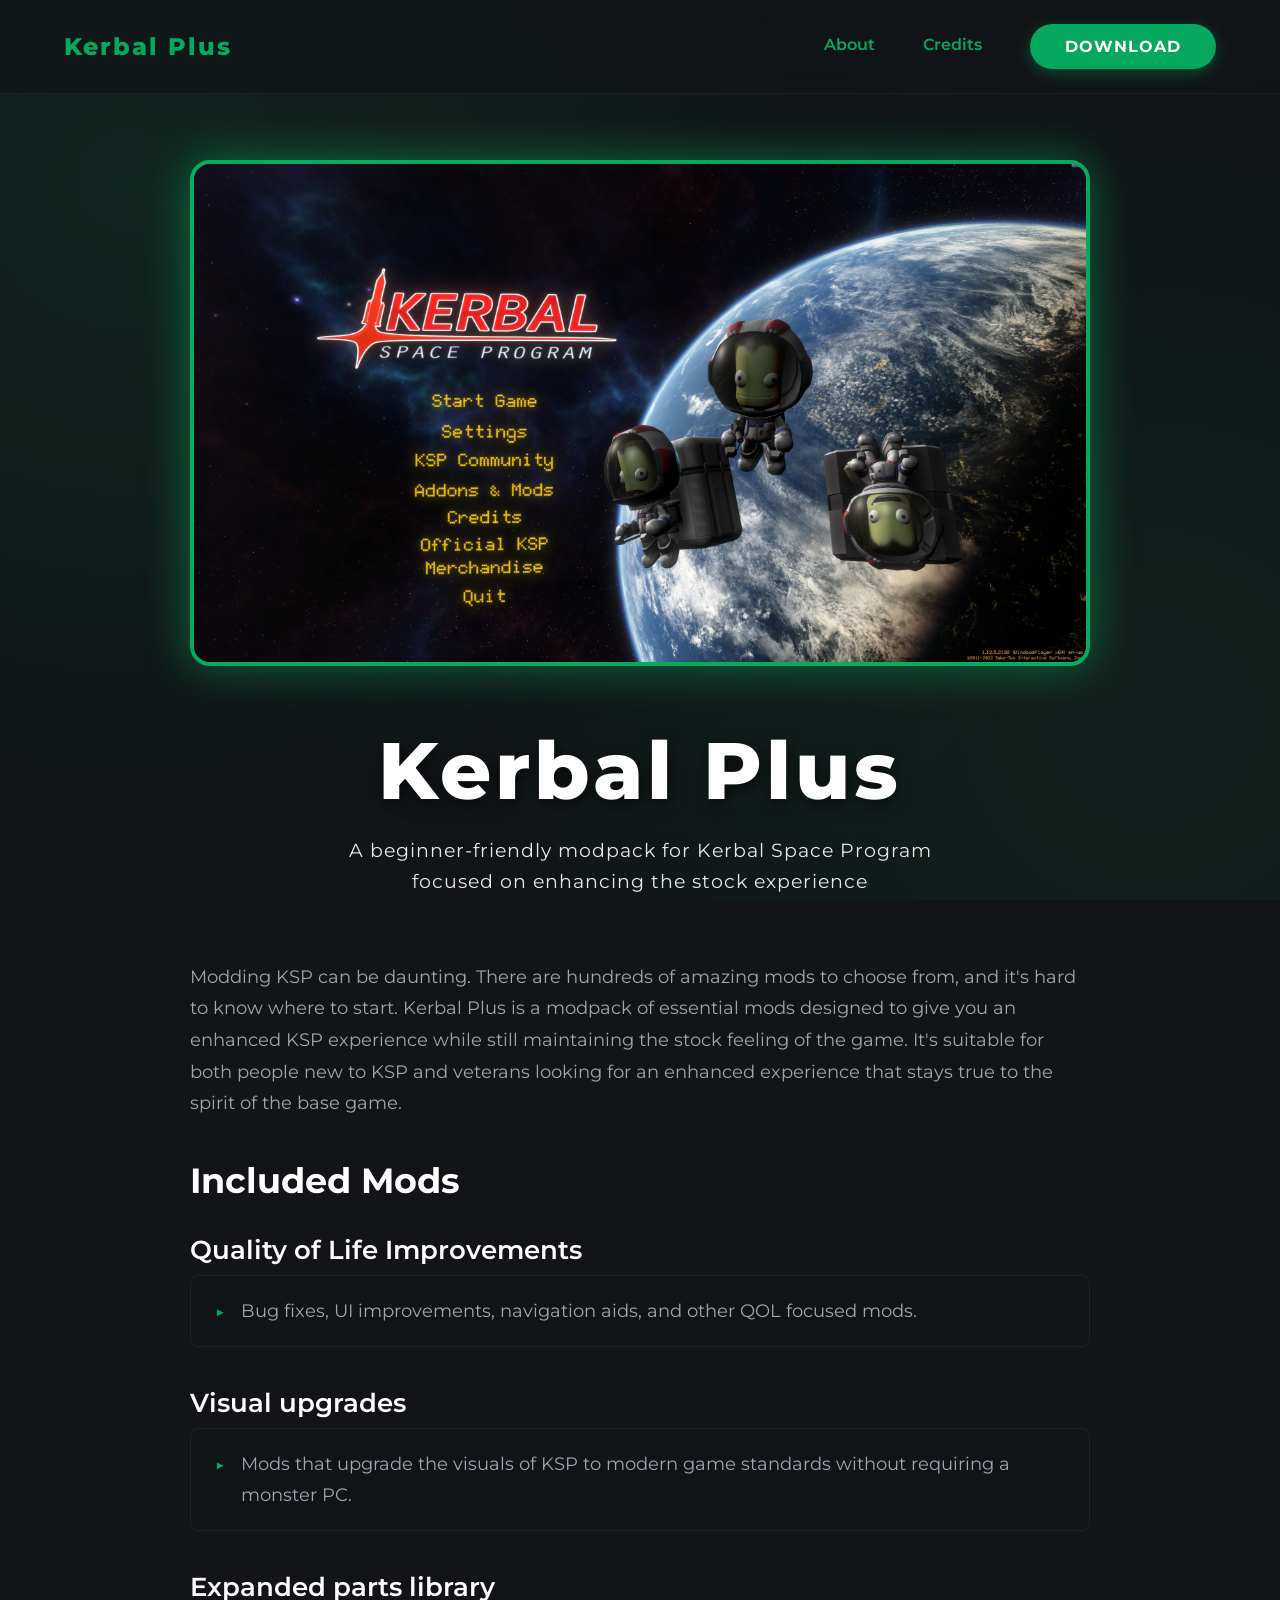
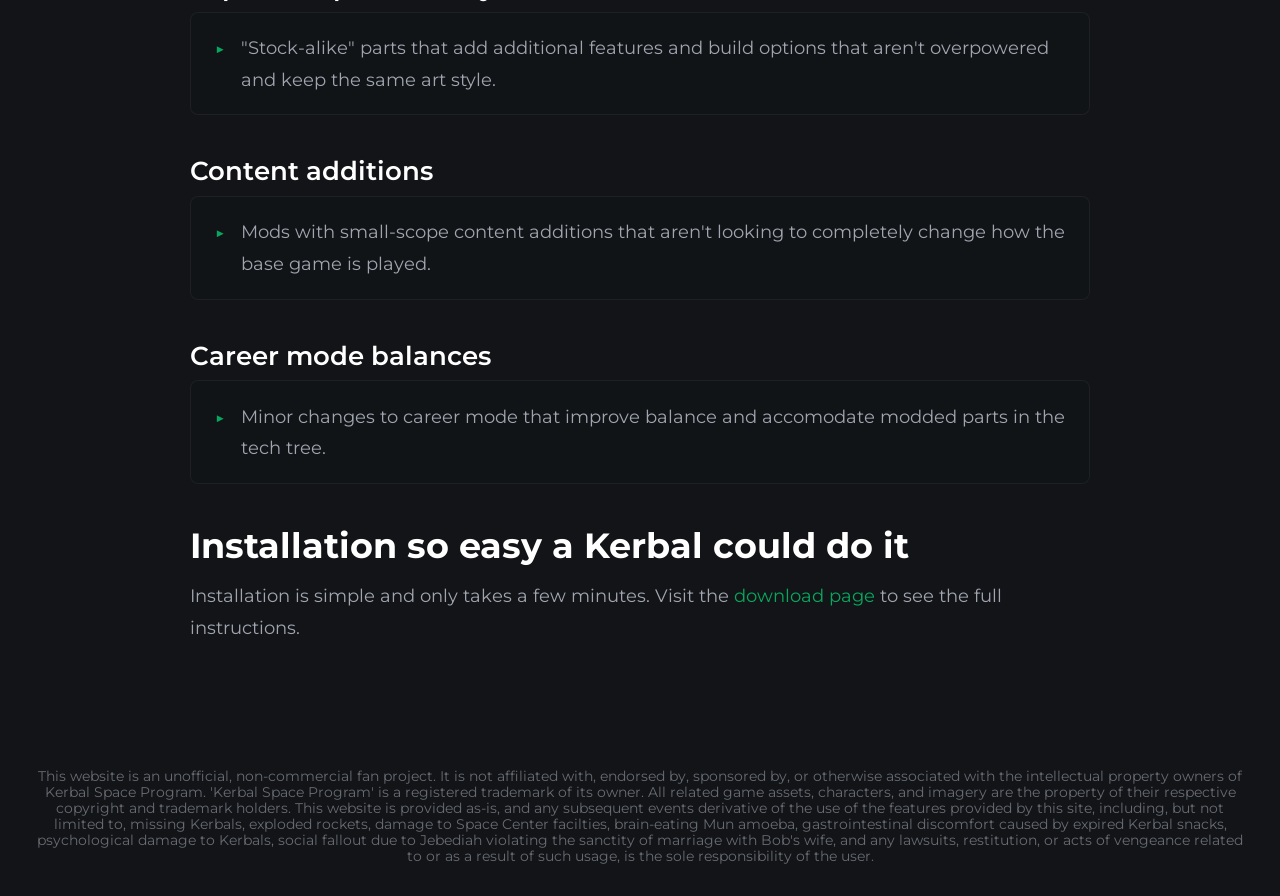
==== index.html @ d2dcbb60 "initial commit" ====
<!DOCTYPE html>
<html lang="en">

<head>
    <meta charset="UTF-8">
    <meta name="viewport" content="width=device-width, initial-scale=1.0">
    <title>Kerbal Plus - A KSP modpack enhancing the stock experience</title>
    <meta name="description"
        content="Kerbal Plus is a beginner-friendly modpack for Kerbal Space Program focused on enhancing the stock experience.">
    <link rel="preconnect" href="https://fonts.googleapis.com">
    <link rel="preconnect" href="https://fonts.gstatic.com" crossorigin>
    <link href="https://fonts.googleapis.com/css2?family=Montserrat:wght@400;600;700;800&display=swap" rel="stylesheet">
    <link rel="stylesheet" href="styles.css">
</head>

<body>
    <nav class="navbar">
        <div class="logo">Kerbal Plus</div>
        <div class="nav-links">
            <a href="#" class="nav-link about-link" id="about-nav">About</a>
            <a href="credits.html" class="nav-link about-link" id="credits-nav">Credits</a>
            <a href="download.html" class="nav-link download-btn" id="download-btn">Download</a>
        </div>
    </nav>
    <main class="hero">
        <div class="screenshot-container">
            <img src="assets/screenshot.jpg" class="game-screenshot" id="hero-screenshot">
            <div class="glow-effect"></div>
        </div>
        <h1 class="title">Kerbal Plus</h1>
        <p class="subtitle">A beginner-friendly modpack for Kerbal Space Program focused on enhancing the stock
            experience</p>
    </main>

    <section class="content-section">
        <div class="content-container">
            <p>Modding KSP can be daunting. There are hundreds of amazing mods to choose from, and it's hard to know
                where to start. Kerbal Plus is a modpack of essential mods designed to give you an enhanced KSP
                experience
                while still maintaining the stock feeling of the game. It's suitable for both people new to KSP and
                veterans looking for an enhanced experience that stays true to the spirit of the base game.</p>

            <h2>Included Mods</h2>

            <h3>Quality of Life Improvements</h3>
            <details class="mod-dropdown">
                <summary>
                    <span class="dropdown-icon">▶</span>
                    <span class="summary-text">Bug fixes, UI improvements, navigation aids, and other QOL focused
                        mods.</span>
                </summary>
                <ul>
                    <li>Astrogator</li>
                    <li>AT Utils</li>
                    <li>AtmosphereAutopilot (Fly-By-Wire)</li>
                    <li>B9 Part Switch</li>
                    <li>BetterCrewAssignment</li>
                    <li>BetterTimeWarpContinued</li>
                    <li>ClickThrough Blocker</li>
                    <li>Community Category Kit</li>
                    <li>Community Delta-V Maps</li>
                    <li>Community Parts Titles</li>
                    <li>Configurable Containers</li>
                    <li>Docking Cam</li>
                    <li>Docking Port Alignment Indicator</li>
                    <li>Dynamic Battery Storage</li>
                    <li>Easy Vessel Switch (EVS)</li>
                    <li>Filter Extensions - Plugin</li>
                    <li>Flight Manager for Reusable Stages (FMRS) Continued</li>
                    <li>Harmony 2</li>
                    <li>Hide Empty Tech Tree Nodes</li>
                    <li>Kerbal Alarm Clock</li>
                    <li>Kerbal Engineer Redux</li>
                    <li>KSP Community Fixes</li>
                    <li>KSPBurst Compiler</li>
                    <li>KSPBurst Plugins</li>
                    <li>MechJeb 2</li>
                    <li>ModularFlightIntegrator</li>
                    <li>Module Manager</li>
                    <li>Part Commander Continued</li>
                    <li>RecoveryController</li>
                    <li>ScienceAlert ReAlerted</li>
                    <li>Ship Manifest</li>
                    <li>SpaceTux Library</li>
                    <li>Speed Unit Annex</li>
                    <li>The Janitor's Closet</li>
                    <li>Toolbar Controller</li>
                    <li>Tracking Station Evolved</li>
                    <li>Trajectories</li>
                    <li>Transfer Window Planner - Fork</li>
                    <li>Vessel Viewer Continued</li>
                    <li>VesselView-UI-Toolbar</li>
                </ul>
            </details>

            <h3>Visual upgrades</h3>
            <details class="mod-dropdown">
                <summary>
                    <span class="dropdown-icon">▶</span>
                    <span class="summary-text">Mods that upgrade the visuals of KSP to modern game standards without
                        requiring a
                        monster PC.</span>
                </summary>
                <ul>
                    <li>Astronomer's Visual Pack</li>
                    <li>Astronomer's Visual Pack-8k Textures</li>
                    <li>Chatterer</li>
                    <li>Deferred</li>
                    <li>Distant Object Enhancement /L</li>
                    <li>Distant Object Enhancement /L default config</li>
                    <li>Environmental Visual Enhancements Redux</li>
                    <li>Kerbalized Suits</li>
                    <li>KSP Texture Loader</li>
                    <li>NavBall Texture Changer Updated</li>
                    <li>Parallax Continued</li>
                    <li>Parallax Continued Planet Textures</li>
                    <li>Parallax Continued Scatter Textures</li>
                    <li>Parallax Continued Terrain Textures</li>
                    <li>PlanetShine</li>
                    <li>PlanetShine - Default configuration</li>
                    <li>Pood's Calm Nebula Skybox</li>
                    <li>Real Plume</li>
                    <li>Real Plume - Stock Configs</li>
                    <li>Reentry Particle Effect Renewed</li>
                    <li>ReStock</li>
                    <li>Restock Waterfall Expansion</li>
                    <li>RSMP</li>
                    <li>Scatterer</li>
                    <li>Scatterer Default Config</li>
                    <li>Scatterer Sunflare</li>
                    <li>Shabby</li>
                    <li>Shaddy</li>
                    <li>SmokeScreen - Extended FX Plugin</li>
                    <li>TextureReplacer</li>
                    <li>Textures Unlimited</li>
                    <li>TUFX</li>
                    <li>Waterfall Core</li>
                </ul>
            </details>

            <h3>Expanded parts library</h3>
            <details class="mod-dropdown">
                <summary>
                    <span class="dropdown-icon">▶</span>
                    <span class="summary-text">"Stock-alike" parts that add additional features and build options that
                        aren't overpowered and keep the same art style.</span>
                </summary>
                <ul>
                    <li>Benjee10 sharedAssets</li>
                    <li>CommNet Antennas Extension</li>
                    <li>Cryo Tanks</li>
                    <li>Cryo Tanks Core</li>
                    <li>Cryogenic Engines</li>
                    <li>Cryogenic Engines - Liquid Fuel/Oxidizer</li>
                    <li>Deployable Engines Plugin</li>
                    <li>DMagic Orbital Science</li>
                    <li>HullcamVDS Continued</li>
                    <li>Kerbal Atomics</li>
                    <li>Kerbal Attachment System</li>
                    <li>Kerbal Inventory System</li>
                    <li>Kerbal Reusability Expansion</li>
                    <li>KerbalPlus</li>
                    <li>Mk2 Stockalike Expansion</li>
                    <li>Near Future Exploration</li>
                    <li>Near Future Solar</li>
                    <li>Near Future Solar Core</li>
                    <li>Near Future Spacecraft</li>
                    <li>Near Future Spacecraft - LFO Engines</li>
                    <li>Planetside Exploration Technologies</li>
                    <li>RemoteTech Redev Antennas</li>
                    <li>ReStock+</li>
                    <li>SCANsat</li>
                    <li>Stockalike Station Parts Expansion Redux</li>
                    <li>Surface Mounted Lights</li>
                    <li>Universal Storage II Finalized</li>
                </ul>
            </details>

            <h3>Content additions</h3>
            <details class="mod-dropdown">
                <summary>
                    <span class="dropdown-icon">▶</span>
                    <span class="summary-text">Mods with small-scope content additions that aren't looking to completely
                        change how the base game is played.</span>
                </summary>
                <ul>
                    <li>ASET Consolidated Agency</li>
                    <li>ASET Consolidated Avionics Pack</li>
                    <li>ASET Consolidated Props Pack</li>
                    <li>Avionics Systems</li>
                    <li>Community Resource Pack</li>
                    <li>Connected Living Space</li>
                    <li>Crowd Sourced Science</li>
                    <li>DE_IVAExtension</li>
                    <li>Final Frontier</li>
                    <li>FreeIva</li>
                    <li>Hab Tech Props</li>
                    <li>Kerbalized National Flags and Space Agencies</li>
                    <li>Kopernicus Planetary System Modifier</li>
                    <li>KSA IVA Upgrade</li>
                    <li>Near Future IVA Props</li>
                    <li>RasterPropMonitor</li>
                    <li>RasterPropMonitor Core</li>
                    <li>Reviva</li>
                    <li>Science Roles - Final Frontier Ribbon Pack</li>
                    <li>Starilex MK1 IVA</li>
                    <li>Stockalike Station Parts Expansion Redux - Internal Spaces</li>
                    <li>Through The Eyes of a Kerbal</li>
                    <li>TriggerAu Flags</li>
                    <li>VesselView-UI-RasterPropMonitor</li>
                    <li>VexarpIVA</li>
                </ul>
            </details>

            <h3>Career mode balances</h3>
            <details class="mod-dropdown">
                <summary>
                    <span class="dropdown-icon">▶</span>
                    <span class="summary-text">Minor changes to career mode that improve balance and accomodate modded
                        parts in the tech tree.</span>
                </summary>
                <ul>
                    <li>Community Tech Tree</li>
                    <li>Kerbal Atomics - Liquid Fuel Only</li>
                    <li>Science - Full Reward! (Continued)</li>
                    <li>Science - Full Transmit!</li>
                </ul>
            </details>

            <h2>Installation so easy a Kerbal could do it</h2>
            <p>Installation is simple and only takes a few minutes. Visit the <a href="download.html">download page</a>
                to
                see the full instructions.</p>
        </div>
    </section>

    <footer class="site-footer">
        <p>This website is an unofficial, non-commercial fan project. It is not affiliated with, endorsed by, sponsored
            by, or otherwise associated with the intellectual property owners of Kerbal Space Program. 'Kerbal
            Space Program' is a registered trademark of its owner. All related game assets, characters, and imagery are
            the property of their respective copyright and trademark holders. This website is provided as-is, and any
            subsequent events derivative of the use of the features provided by this site, including, but not limited
            to, missing Kerbals, exploded rockets, damage to Space Center facilties, brain-eating Mun amoeba,
            gastrointestinal discomfort caused by expired Kerbal snacks, psychological damage to Kerbals, social fallout
            due to Jebediah violating the sanctity of marriage with Bob's wife, and any lawsuits, restitution, or acts
            of vengeance related to or as a result of such usage, is the sole responsibility of the user.</p>
    </footer>
</body>

</html>
---- styles.css ----
:root {
    --bg-color: #121417;
    --accent-green: #00ff88a1;
    --accent-hover: #00ff8866;
    --text-primary: #ffffff;
    --text-secondary: #a0a5b0;
    --glass-bg: rgba(18, 20, 23, 0.7);
    --glass-border: rgba(255, 255, 255, 0.05);
    --hyperlink-color: #00ff88a1;
}

* {
    margin: 0;
    padding: 0;
    box-sizing: border-box;
}

body {
    font-family: 'Montserrat', sans-serif;
    background-color: var(--bg-color);
    color: var(--text-primary);
    overflow-x: hidden;
    min-height: 100vh;
    display: flex;
    flex-direction: column;
}

/* Subtle background glows for a space vibe */
body::before {
    content: '';
    position: fixed;
    top: 0;
    left: 0;
    width: 100vw;
    height: 100vh;
    background: 
        radial-gradient(circle at 10% 20%, rgba(0, 255, 136, 0.08) 0%, rgba(18, 20, 23, 0) 50%),
        radial-gradient(circle at 90% 80%, rgba(0, 255, 136, 0.06) 0%, rgba(18, 20, 23, 0) 50%),
        radial-gradient(circle at 50% 50%, rgba(0, 255, 136, 0.03) 0%, rgba(18, 20, 23, 0) 60%);
    z-index: -1;
    pointer-events: none;
}

/* Navbar styles */
.navbar {
    display: flex;
    justify-content: space-between;
    align-items: center;
    padding: 1.5rem 4rem;
    position: fixed;
    top: 0;
    left: 0;
    width: 100%;
    backdrop-filter: blur(12px);
    -webkit-backdrop-filter: blur(12px);
    background: var(--glass-bg);
    border-bottom: 1px solid var(--glass-border);
    z-index: 100;
}

.logo {
    font-size: 1.5rem;
    font-weight: 800;
    color: var(--accent-green);
    letter-spacing: 2px;
}

.nav-links {
    display: flex;
    align-items: center;
    gap: 3rem;
}

.nav-link {
    text-decoration: none;
    font-weight: 600;
    font-size: 1rem;
    transition: all 0.3s ease;
}

.about-link {
    color: var(--accent-green);
    position: relative;
    padding-bottom: 4px;
}

.about-link::after {
    content: '';
    position: absolute;
    width: 0;
    height: 2px;
    bottom: 0;
    left: 50%;
    background-color: var(--accent-green);
    transition: all 0.3s ease;
    transform: translateX(-50%);
}

.about-link:hover::after {
    width: 100%;
}

.download-btn {
    color: #ffffff;
    background-color: var(--accent-green);
    padding: 0.8rem 2.2rem;
    border-radius: 50px;
    box-shadow: 0 4px 15px rgba(0, 255, 136, 0.25);
    text-transform: uppercase;
    letter-spacing: 1px;
    font-weight: 700;
    transition: all 0.3s ease;
}

.download-btn:hover {
    background-color: var(--accent-hover);
    box-shadow: 0 6px 20px rgba(0, 255, 136, 0.4);
    transform: translateY(-2px);
    color: #ffffff;
}

/* Hero section */
.hero {
    flex-grow: 1;
    display: flex;
    flex-direction: column;
    justify-content: center;
    align-items: center;
    padding: 10rem 2rem 4rem;
    text-align: center;
}

.screenshot-container {
    position: relative;
    max-width: 900px;
    width: 100%;
    margin-bottom: 3.5rem;
    border-radius: 20px;
}

/* Outer glow for the screenshot */
.glow-effect {
    position: absolute;
    top: 0;
    left: 0;
    right: 0;
    bottom: 0;
    border-radius: 20px;
    box-shadow: 0 0 45px rgba(0, 255, 136, 0.35);
    pointer-events: none;
    z-index: 10;
}

.game-screenshot {
    width: 100%;
    height: auto;
    border-radius: 20px;
    border: 4px solid var(--accent-green);
    display: block;
    position: relative;
    z-index: 2;
    object-fit: cover;
    aspect-ratio: 16/9;
}

.title {
    font-size: 5rem;
    font-weight: 800;
    color: var(--text-primary);
    letter-spacing: 4px;
    text-shadow: 2px 4px 15px rgba(0, 0, 0, 0.6);
}

.subtitle {
    font-size: 1.2rem;
    color: var(--text-primary);
    font-weight: 400;
    letter-spacing: 1px;
    opacity: 0.9;
    margin-top: 1rem;
    max-width: 600px;
    line-height: 1.6;
}

/* Content Section Elements */
.content-section {
    padding: 0 2rem 4rem;
    width: 100%;
}

.content-container {
    max-width: 900px;
    /* Aligns with central boundaries */
    margin: 0 auto;
    text-align: left;
    /* Aligns text to left */
}

.content-container h2 {
    font-size: 2.2rem;
    color: var(--text-primary);
    margin: 2.5rem 0 0.8rem;
    font-weight: 700;
}

.content-container h3 {
    font-size: 1.6rem;
    color: var(--text-primary);
    margin: 2rem 0 0.6rem;
    font-weight: 600;
}

.content-container p {
    font-size: 1.1rem;
    color: var(--text-secondary);
    line-height: 1.8;
    margin-bottom: 0.8rem;
}

.content-container a:not(.download-btn) {
    color: var(--hyperlink-color);
    text-decoration: none;
    transition: color 0.3s ease;
}

.content-container a:not(.download-btn):hover {
    color: var(--accent-hover);
    text-decoration: underline;
}

.mod-dropdown {
    margin-bottom: 2.5rem;
    background: rgba(18, 20, 23, 0.4);
    border: 1px solid var(--glass-border);
    border-radius: 8px;
    padding: 1.2rem 1.5rem;
    color: var(--text-secondary);
    transition: all 0.3s ease;
}

.mod-dropdown summary {
    display: flex;
    align-items: flex-start;
    color: var(--text-secondary);
    font-size: 1.1rem;
    line-height: 1.8;
    cursor: pointer;
    outline: none;
    list-style: none;
    /* Hide default marker */
}

/* Hide webkit marker */
.mod-dropdown summary::-webkit-details-marker {
    display: none;
}

.mod-dropdown summary:hover .dropdown-icon {
    color: var(--accent-hover);
}

.dropdown-icon {
    display: inline-block;
    color: var(--accent-green);
    margin-right: 1rem;
    margin-top: 0.2rem;
    transition: transform 0.3s ease;
    flex-shrink: 0;
    font-size: 1rem;
}

.mod-dropdown[open] .dropdown-icon {
    transform: rotate(90deg);
}

.summary-text {
    flex-grow: 1;
}

.mod-dropdown[open] summary {
    margin-bottom: 1rem;
    border-bottom: 1px solid var(--glass-border);
    padding-bottom: 1rem;
}

.mod-dropdown ul {
    list-style-type: none;
    padding-left: 0.5rem;
}

.mod-dropdown li {
    margin-bottom: 0.5rem;
    position: relative;
    padding-left: 1.2rem;
}

.mod-dropdown li::before {
    content: "▹";
    color: var(--accent-green);
    position: absolute;
    left: 0;
}

@keyframes float {
    0% {
        transform: translateY(0px);
    }

    50% {
        transform: translateY(-12px);
    }

    100% {
        transform: translateY(0px);
    }
}

@media (max-width: 768px) {
    .title {
        font-size: 3.5rem;
    }

    .navbar {
        padding: 1.2rem 2rem;
    }

    .screenshot-container {
        margin-bottom: 2.5rem;
    }

    .nav-links {
        gap: 1.5rem;
    }
}

/* Footer styles */
.site-footer {
    text-align: center;
    padding: 3rem 2rem 2rem;
    font-size: 0.85rem;
    color: var(--text-secondary);
    opacity: 0.6;
    margin-top: auto;
    width: 100%;
}
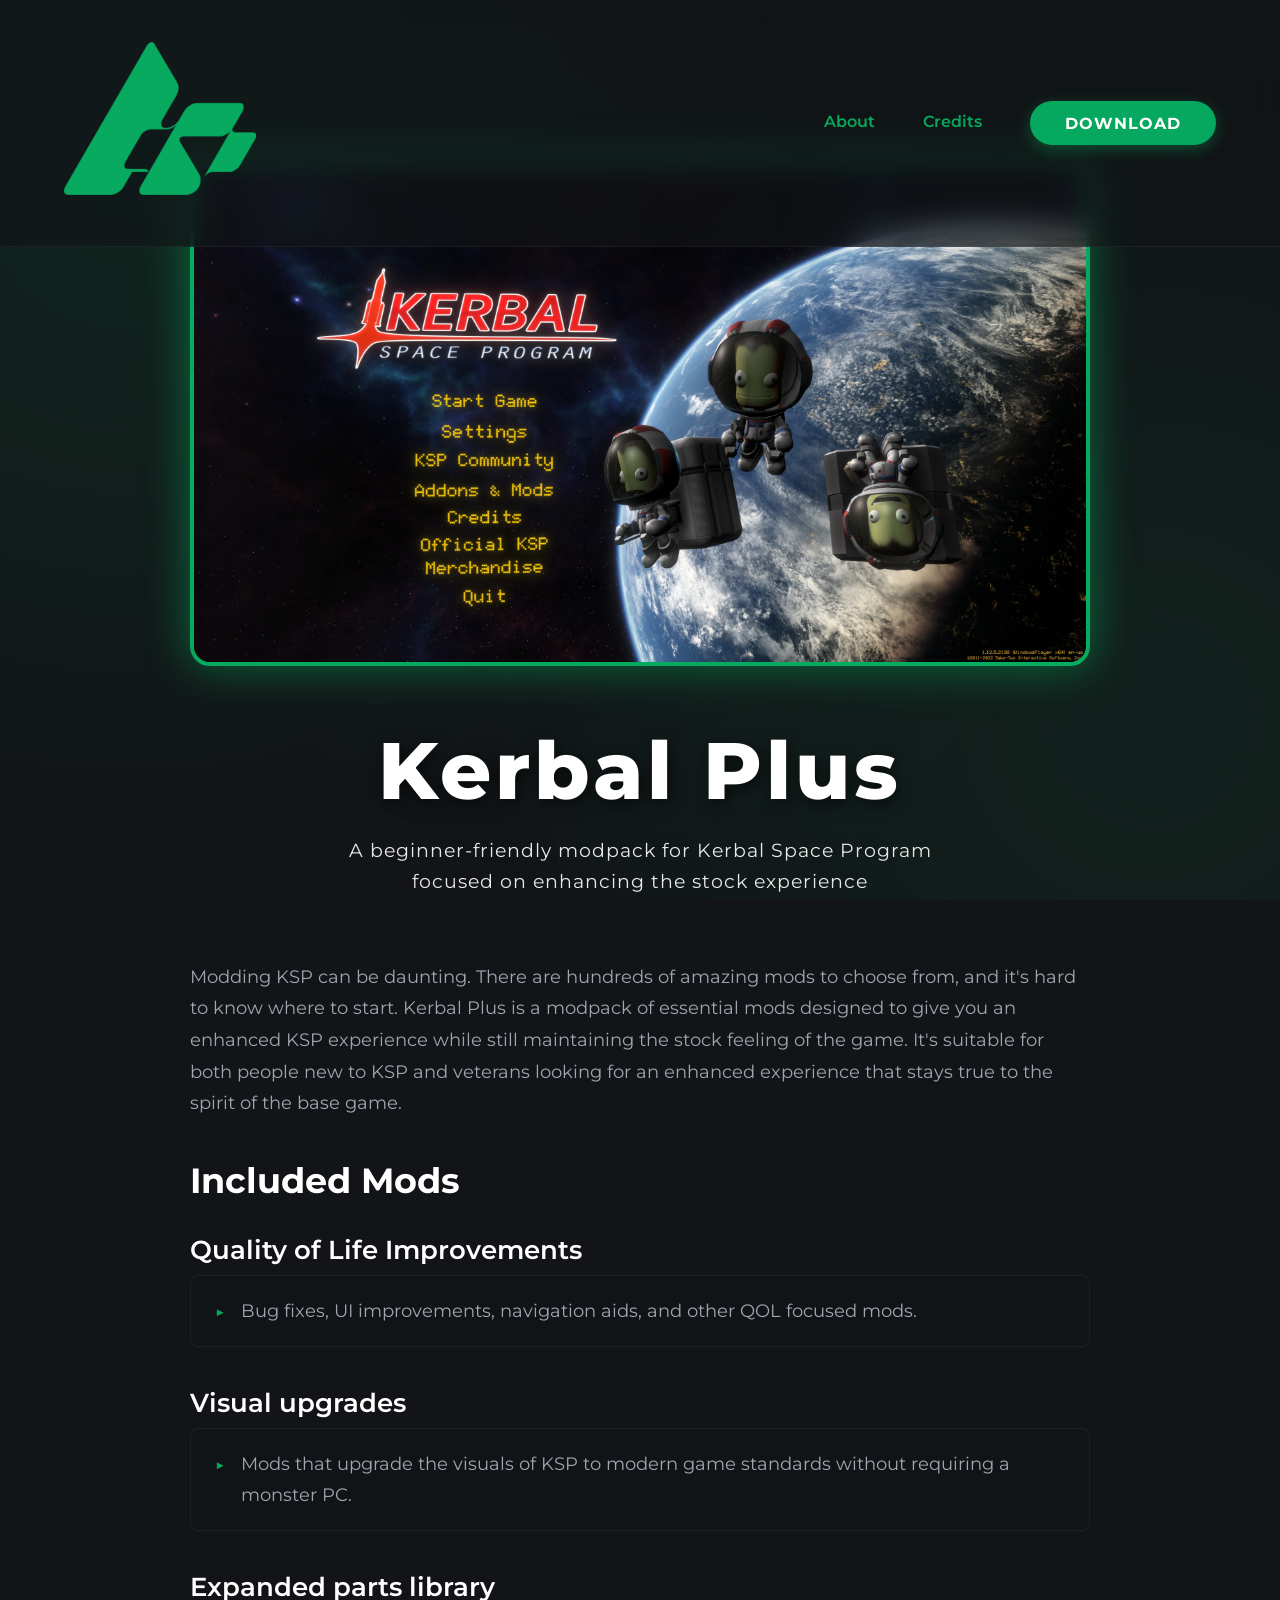
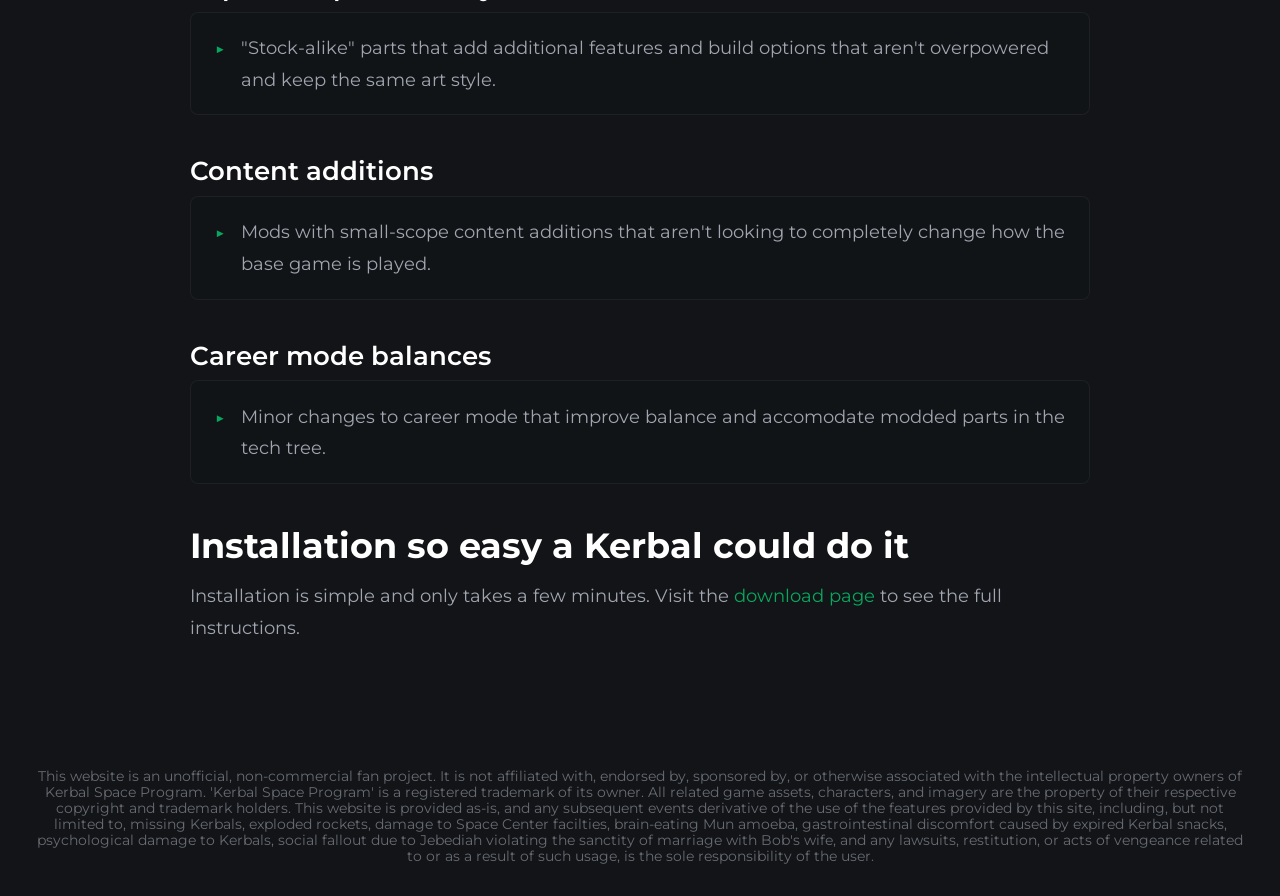
==== commit 368a4d1d: "updated navbar" ====
--- a/index.html
+++ b/index.html
@@ -15,11 +15,13 @@
 
 <body>
     <nav class="navbar">
-        <div class="logo">Kerbal Plus</div>
+        <a href="/" class="logo">
+            <img src="/android-chrome-192x192.png" class="logo-img" alt="Kerbal Plus">
+        </a>
         <div class="nav-links">
             <a href="#" class="nav-link about-link" id="about-nav">About</a>
-            <a href="credits.html" class="nav-link about-link" id="credits-nav">Credits</a>
-            <a href="download.html" class="nav-link download-btn" id="download-btn">Download</a>
+            <a href="/credits" class="nav-link about-link" id="credits-nav">Credits</a>
+            <a href="/download" class="nav-link download-btn" id="download-btn">Download</a>
         </div>
     </nav>
     <main class="hero">
@@ -159,7 +161,6 @@
                     <li>Kerbal Attachment System</li>
                     <li>Kerbal Inventory System</li>
                     <li>Kerbal Reusability Expansion</li>
-                    <li>KerbalPlus</li>
                     <li>Mk2 Stockalike Expansion</li>
                     <li>Near Future Exploration</li>
                     <li>Near Future Solar</li>
--- a/styles.css
+++ b/styles.css
@@ -33,7 +33,7 @@
     left: 0;
     width: 100vw;
     height: 100vh;
-    background: 
+    background:
         radial-gradient(circle at 10% 20%, rgba(0, 255, 136, 0.08) 0%, rgba(18, 20, 23, 0) 50%),
         radial-gradient(circle at 90% 80%, rgba(0, 255, 136, 0.06) 0%, rgba(18, 20, 23, 0) 50%),
         radial-gradient(circle at 50% 50%, rgba(0, 255, 136, 0.03) 0%, rgba(18, 20, 23, 0) 60%);
@@ -317,19 +317,62 @@
 
 @media (max-width: 768px) {
     .title {
-        font-size: 3.5rem;
+        font-size: 3rem;
+        letter-spacing: 2px;
     }
 
     .navbar {
-        padding: 1.2rem 2rem;
+        padding: 1rem;
+        flex-direction: column;
+        gap: 1rem;
+    }
+
+    .logo {
+        font-size: 1.3rem;
+    }
+
+    .nav-links {
+        gap: 1.2rem;
+        justify-content: center;
+        flex-wrap: wrap;
+    }
+
+    .nav-link {
+        font-size: 0.95rem;
+    }
+
+    .download-btn {
+        padding: 0.6rem 1.5rem;
+        font-size: 0.9rem;
+    }
+
+    .hero {
+        padding: 9rem 1.5rem 2rem !important;
     }
 
     .screenshot-container {
-        margin-bottom: 2.5rem;
-    }
-
-    .nav-links {
-        gap: 1.5rem;
+        margin-bottom: 2rem;
+    }
+
+    .content-section {
+        padding: 0 1.5rem 3rem !important;
+    }
+
+    .content-container h2 {
+        font-size: 1.8rem;
+    }
+
+    .content-container h3 {
+        font-size: 1.3rem;
+    }
+
+    .mod-dropdown {
+        padding: 1rem;
+        margin-bottom: 2rem;
+    }
+
+    .site-footer {
+        padding: 2rem 1.5rem 1.5rem;
     }
 }
 
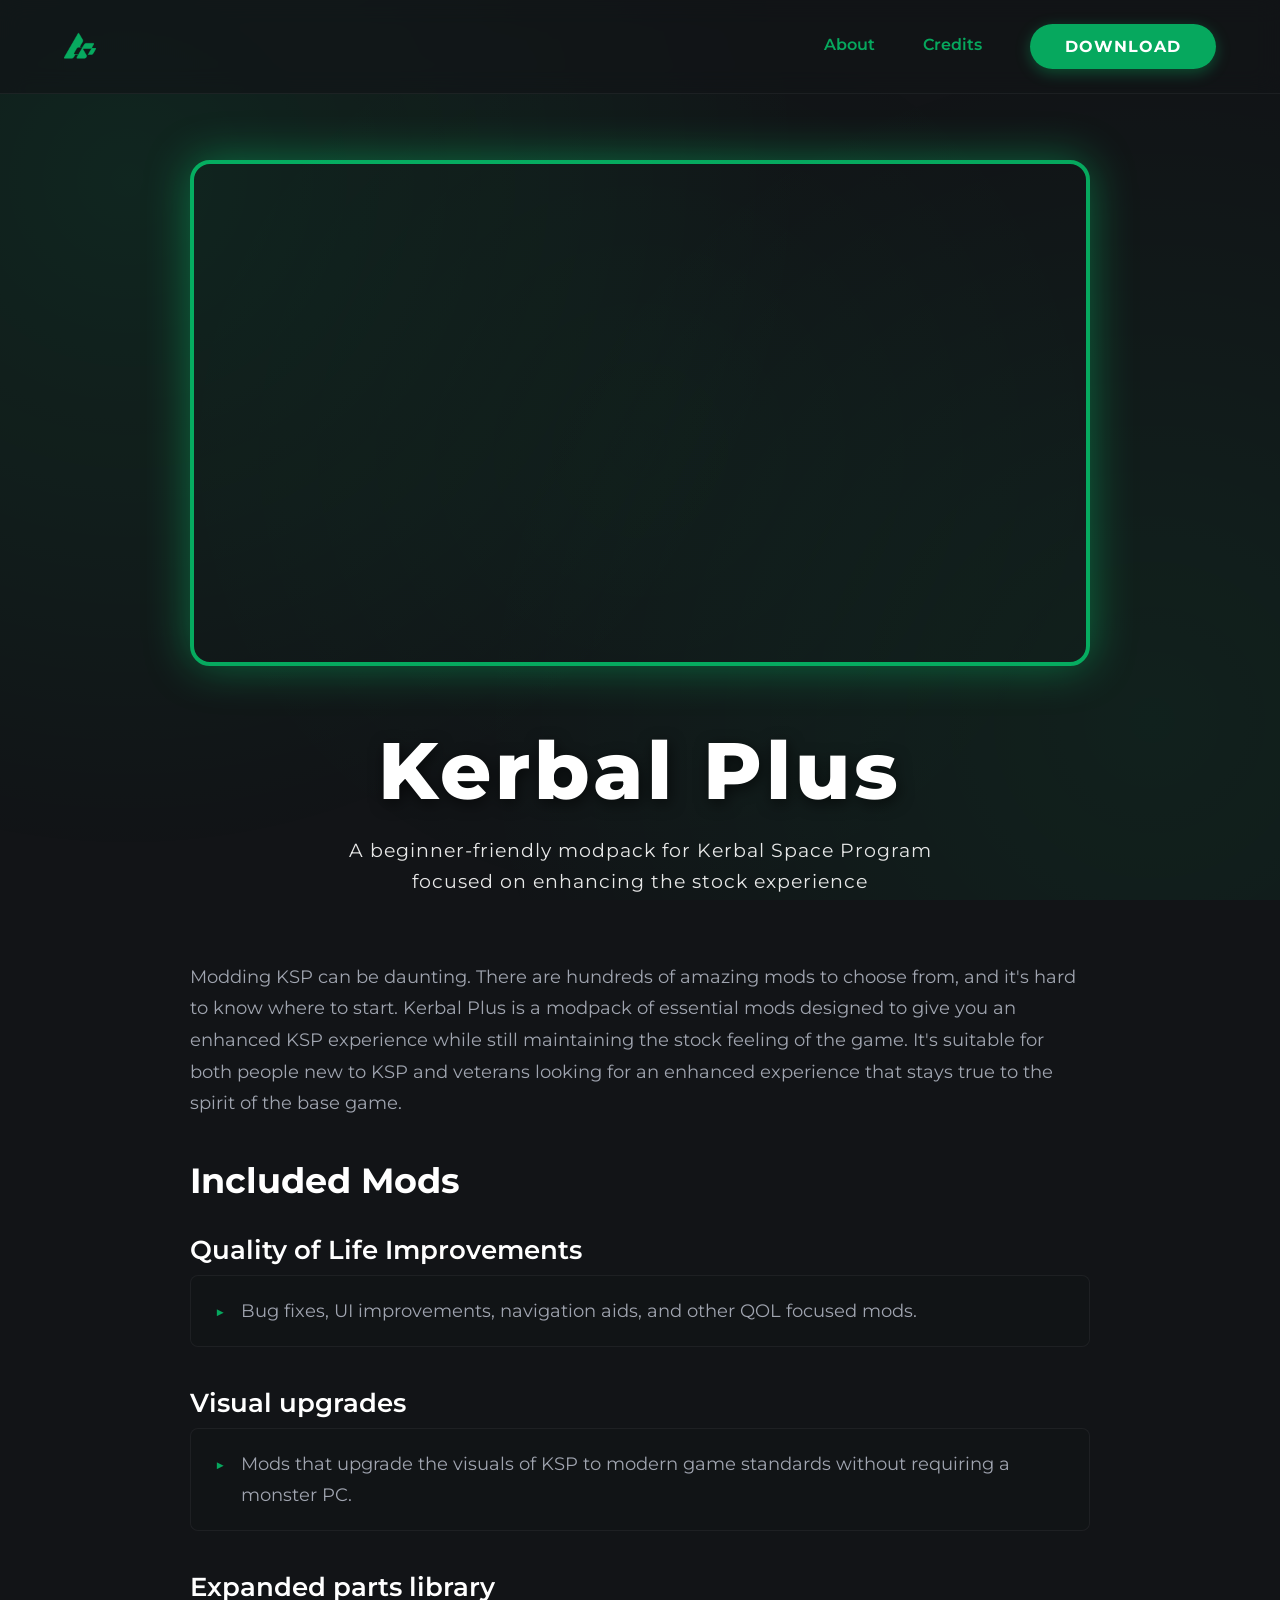
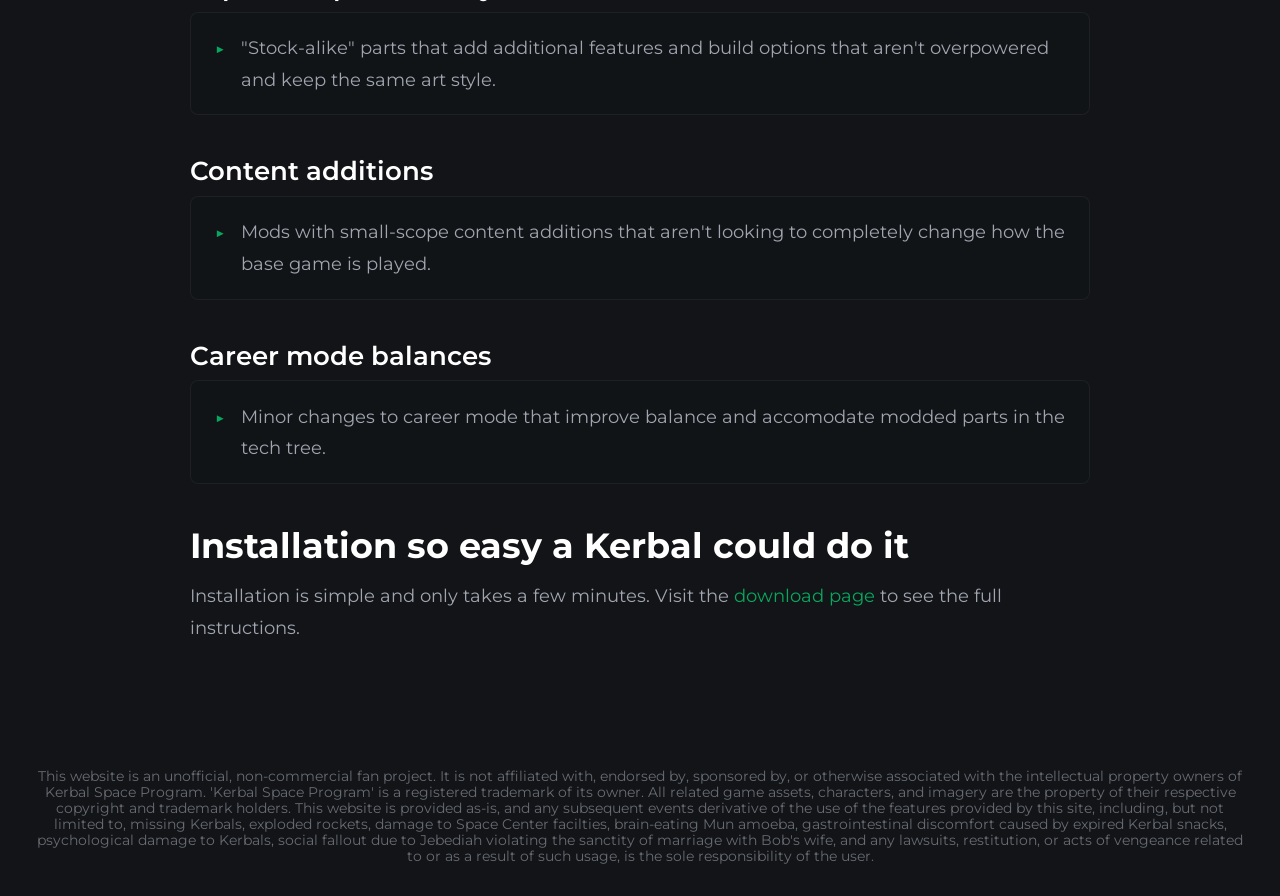
==== commit 5975690f: "add media.webm" ====
--- a/index.html
+++ b/index.html
@@ -26,7 +26,7 @@
     </nav>
     <main class="hero">
         <div class="screenshot-container">
-            <img src="assets/screenshot.jpg" class="game-screenshot" id="hero-screenshot">
+            <video src="assets/media.webm" class="game-screenshot" id="hero-screenshot" autoplay loop muted playsinline></video>
             <div class="glow-effect"></div>
         </div>
         <h1 class="title">Kerbal Plus</h1>
--- a/styles.css
+++ b/styles.css
@@ -59,10 +59,14 @@
 }
 
 .logo {
-    font-size: 1.5rem;
-    font-weight: 800;
-    color: var(--accent-green);
-    letter-spacing: 2px;
+    display: flex;
+    align-items: center;
+    text-decoration: none;
+}
+
+.logo-img {
+    height: 32px;
+    width: auto;
 }
 
 .nav-links {
@@ -327,8 +331,8 @@
         gap: 1rem;
     }
 
-    .logo {
-        font-size: 1.3rem;
+    .logo-img {
+        height: 26px;
     }
 
     .nav-links {
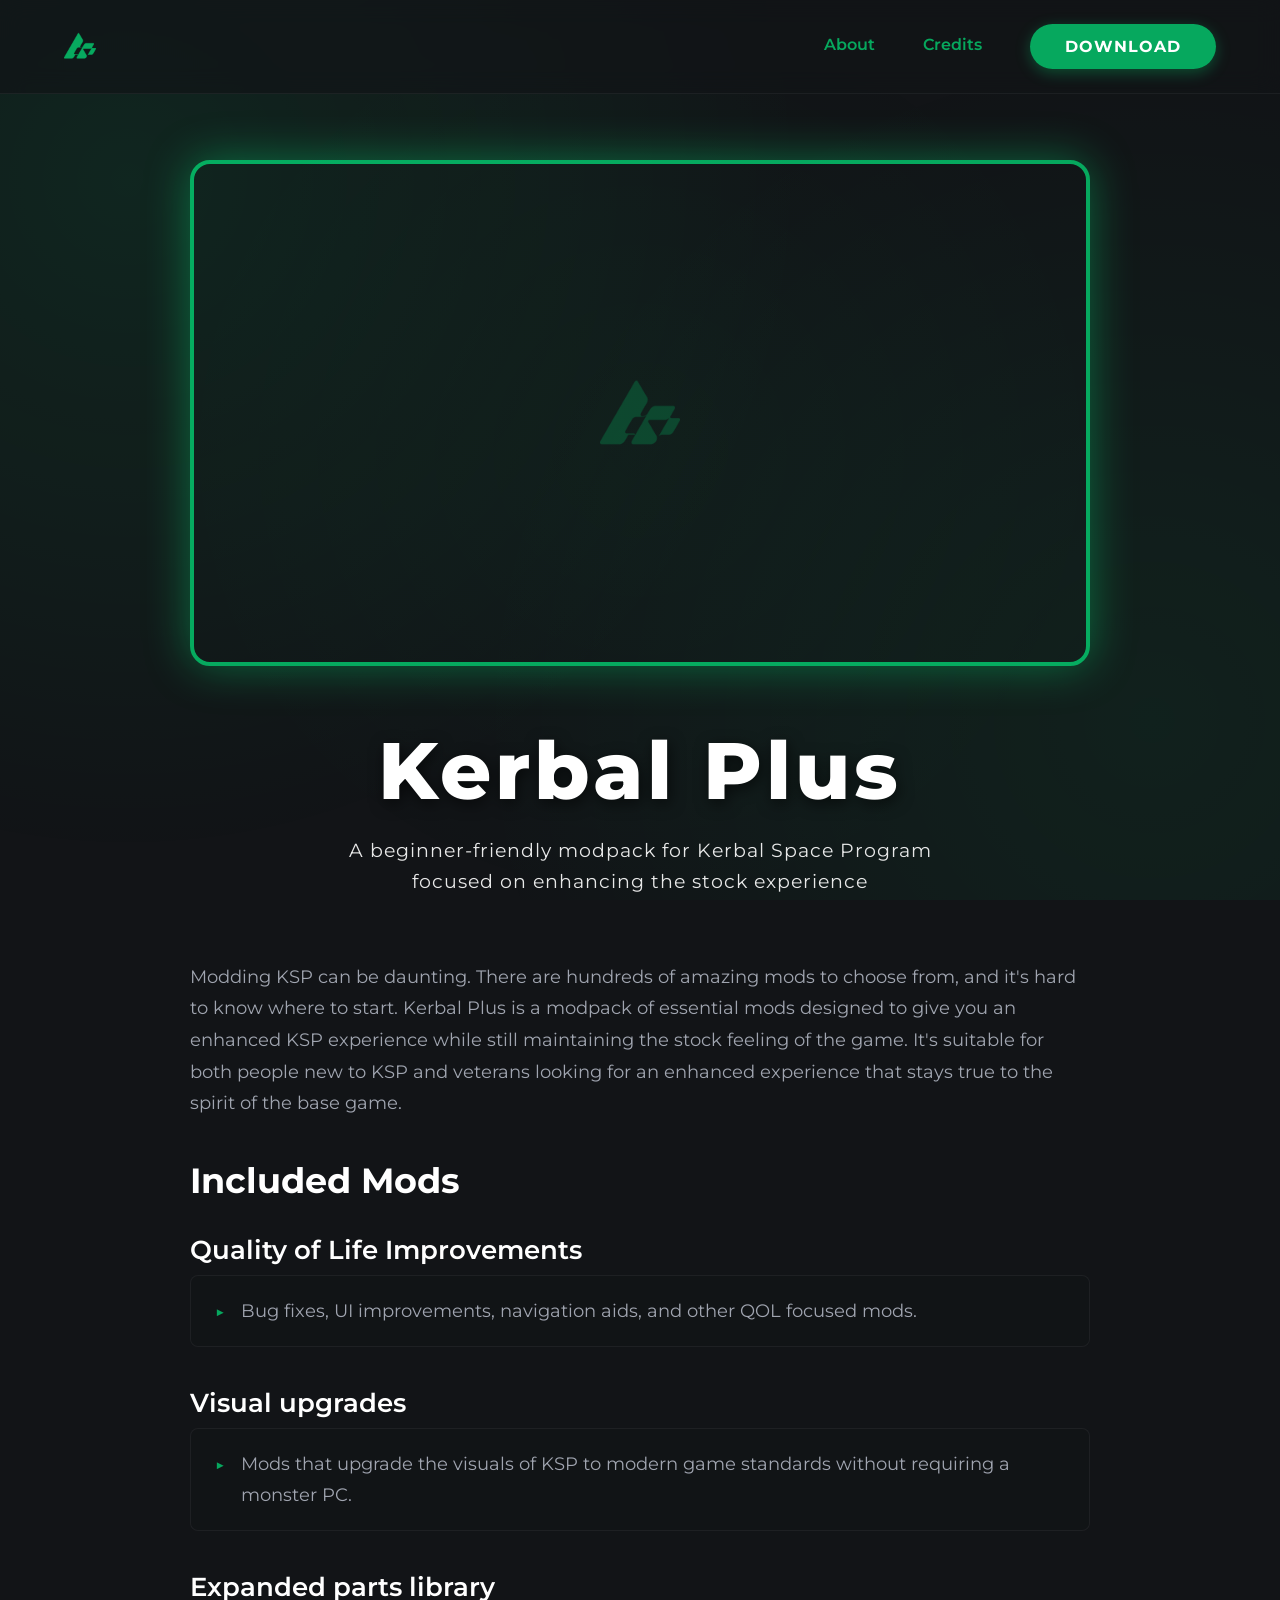
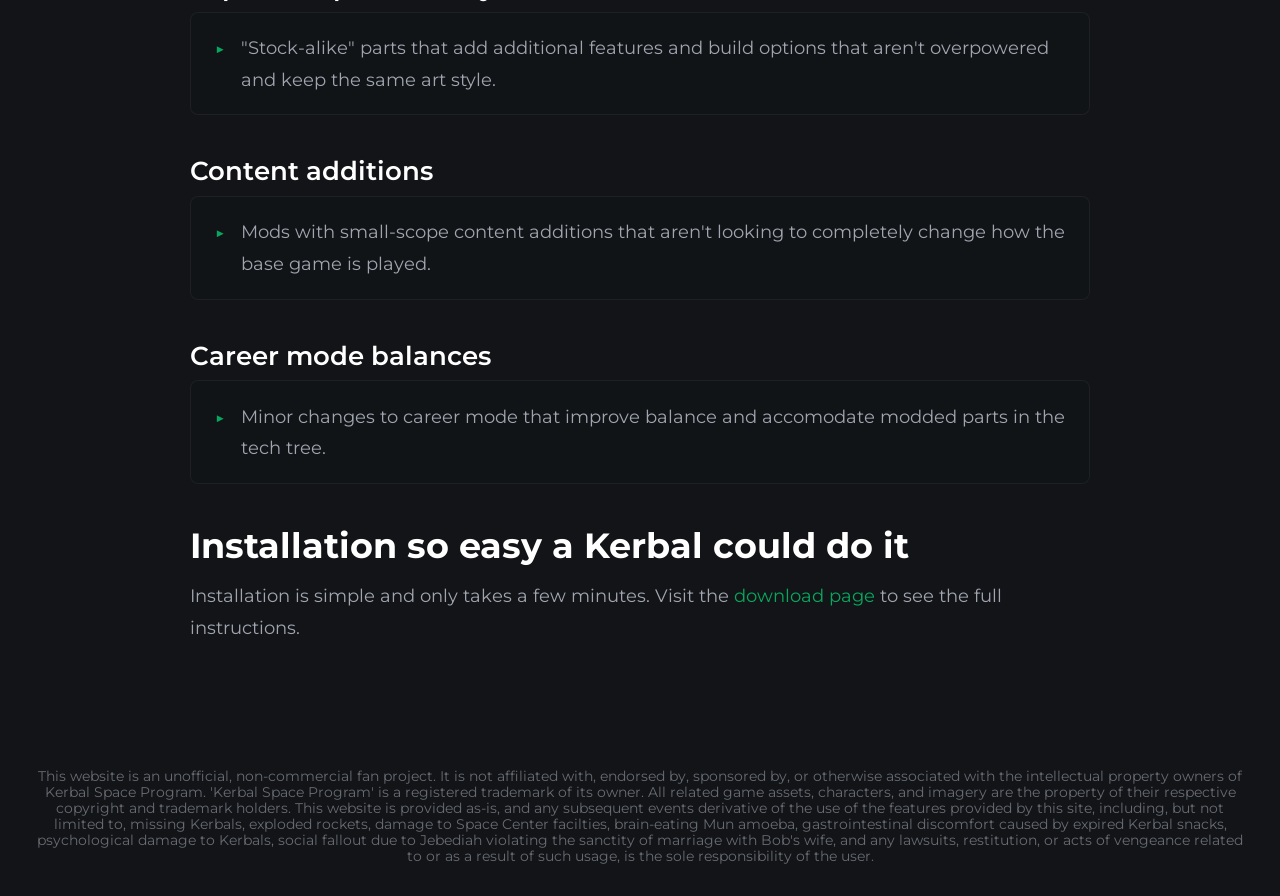
==== commit 8f412005: "update index.html" ====
--- a/index.html
+++ b/index.html
@@ -26,6 +26,7 @@
     </nav>
     <main class="hero">
         <div class="screenshot-container">
+            <img src="/android-chrome-192x192.png" class="video-loading-logo" alt="">
             <video src="assets/media.webm" class="game-screenshot" id="hero-screenshot" autoplay loop muted playsinline></video>
             <div class="glow-effect"></div>
         </div>
--- a/styles.css
+++ b/styles.css
@@ -167,6 +167,17 @@
     aspect-ratio: 16/9;
 }
 
+.video-loading-logo {
+    position: absolute;
+    top: 50%;
+    left: 50%;
+    transform: translate(-50%, -50%);
+    width: 80px;
+    height: auto;
+    opacity: 0.3;
+    z-index: 1;
+}
+
 .title {
     font-size: 5rem;
     font-weight: 800;
